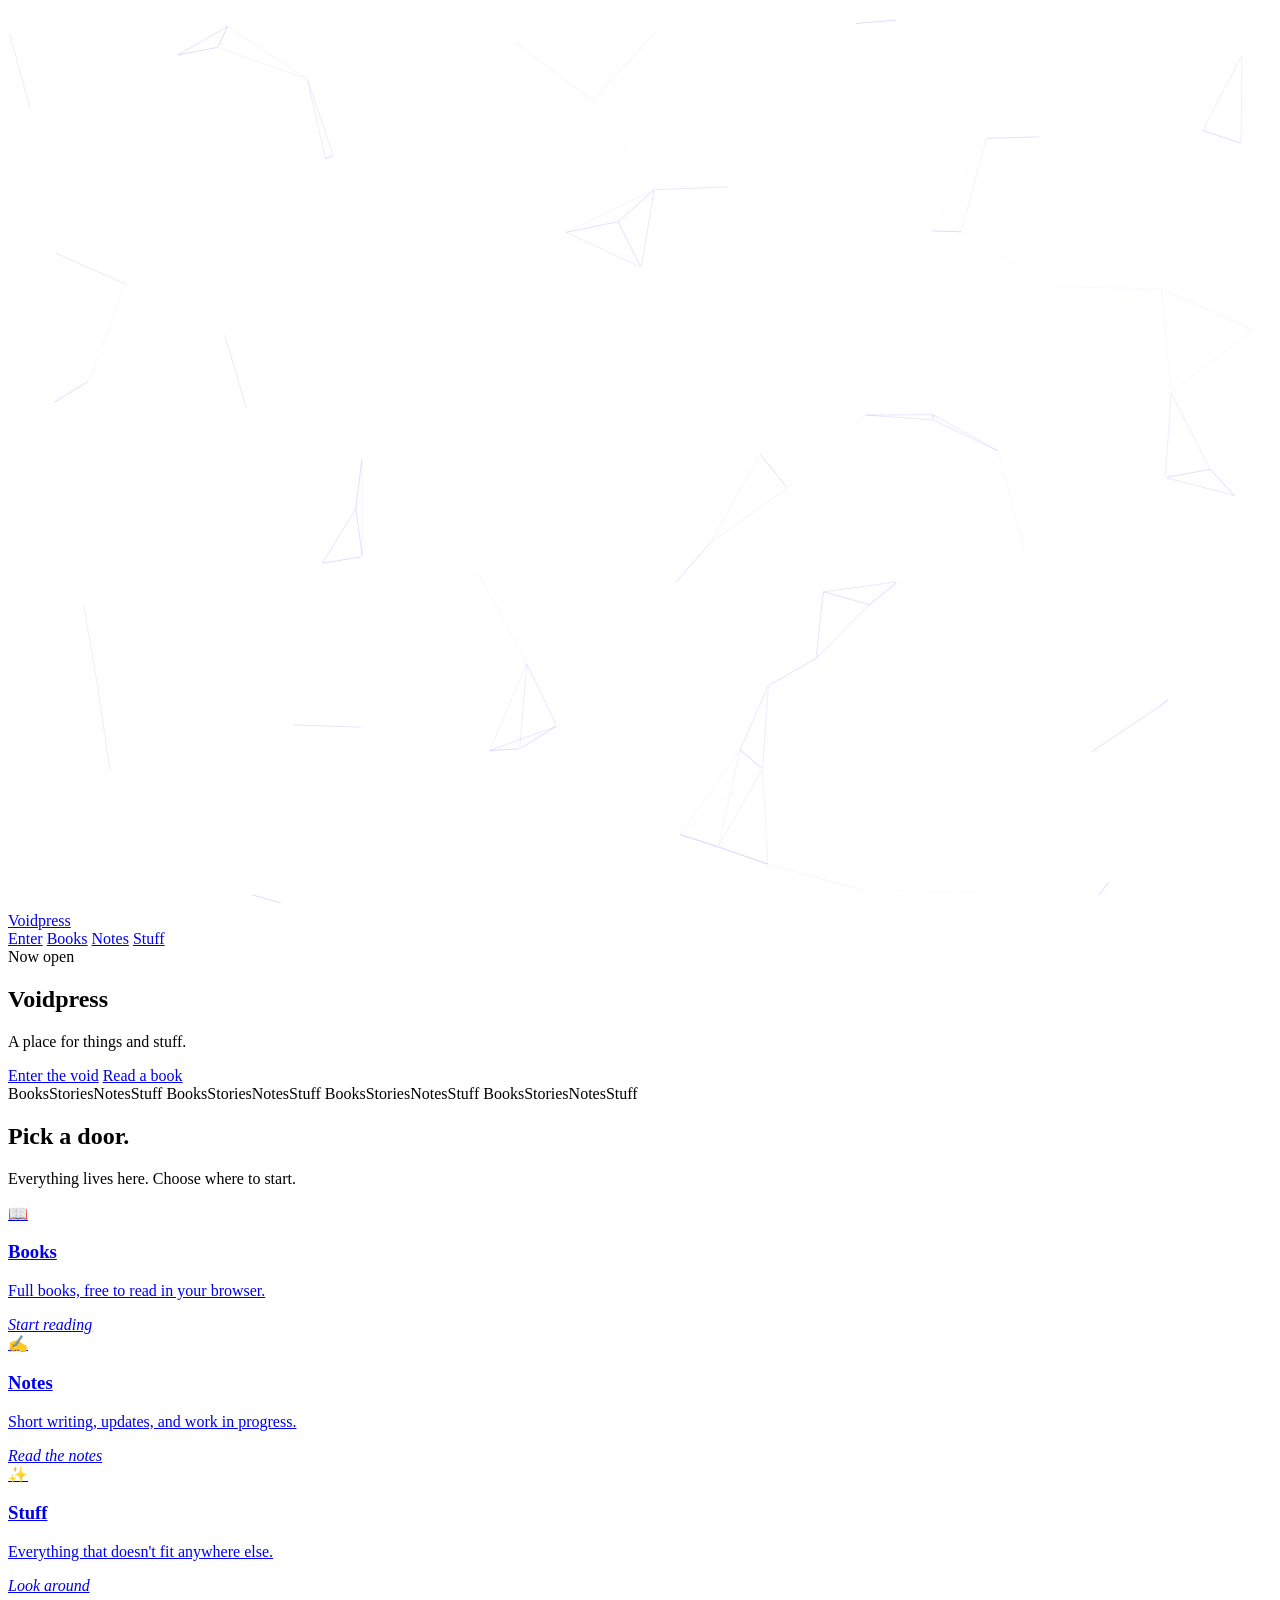
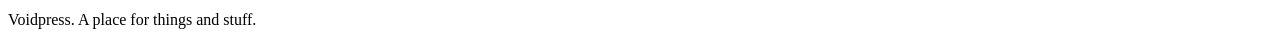
==== index.html @ 63c755c3 "Add initial HTML structure for Voidpress" ====
<!DOCTYPE html>
<html lang="en">
<head>
  <meta charset="utf-8">
  <meta name="viewport" content="width=device-width, initial-scale=1">
  <title>Voidpress</title>
  <meta name="description" content="A place for things and stuff.">
  <link rel="preconnect" href="https://fonts.googleapis.com">
  <link rel="preconnect" href="https://fonts.gstatic.com" crossorigin>
  <link href="https://fonts.googleapis.com/css2?family=Bricolage+Grotesque:opsz,wght@12..96,400;12..96,700;12..96,800&display=swap" rel="stylesheet">
  <link rel="stylesheet" href="style.css">
</head>
<body>
  <canvas id="space" aria-hidden="true"></canvas>
  <div class="aurora" aria-hidden="true"><i></i><i></i><i></i></div>

  <header class="top">
    <a class="logo" href="#">Voidpress</a>
    <nav>
      <a href="#enter">Enter</a>
      <a href="#books">Books</a>
      <a href="#notes">Notes</a>
      <a href="#stuff">Stuff</a>
    </nav>
  </header>

  <main>
    <section class="hero">
      <div class="pill"><b></b>Now open</div>
      <h1>Voidpress</h1>
      <p class="tag">A place for things and stuff.</p>
      <div class="btns">
        <a class="btn main" href="#enter">Enter the void</a>
        <a class="btn ghost" href="#books">Read a book</a>
      </div>
    </section>

    <div class="marquee" aria-hidden="true">
      <div>
        <span>Books</span><span>Stories</span><span>Notes</span><span>Stuff</span>
        <span>Books</span><span>Stories</span><span>Notes</span><span>Stuff</span>
        <span>Books</span><span>Stories</span><span>Notes</span><span>Stuff</span>
        <span>Books</span><span>Stories</span><span>Notes</span><span>Stuff</span>
      </div>
    </div>

    <section class="sec" id="enter">
      <h2 class="reveal">Pick a door.</h2>
      <p class="reveal">Everything lives here. Choose where to start.</p>
      <div class="grid">
        <!-- EDIT: change each href="#" to your real link, and change the text -->
        <a class="card reveal" id="books" href="#" style="--c:#7a5cff">
          <div class="ico">📖</div>
          <h3>Books</h3>
          <p>Full books, free to read in your browser.</p>
          <em>Start reading</em>
        </a>
        <a class="card reveal" id="notes" href="#" style="--c:#ff4f9a">
          <div class="ico">✍️</div>
          <h3>Notes</h3>
          <p>Short writing, updates, and work in progress.</p>
          <em>Read the notes</em>
        </a>
        <a class="card reveal" id="stuff" href="#" style="--c:#ffc83d">
          <div class="ico">✨</div>
          <h3>Stuff</h3>
          <p>Everything that doesn't fit anywhere else.</p>
          <em>Look around</em>
        </a>
      </div>
    </section>
  </main>

  <footer><p>Voidpress. A place for things and stuff.</p></footer>

<script>
(function () {
  var still = window.matchMedia("(prefers-reduced-motion: reduce)").matches;

  /* Starfield that reacts to the mouse */
  var c = document.getElementById("space"), x = c.getContext("2d");
  var w, h, pts = [], mouse = { x: -999, y: -999 };
  function size() {
    w = c.width = innerWidth; h = c.height = innerHeight;
    pts = [];
    var n = Math.min(110, Math.floor(w * h / 14000));
    for (var i = 0; i < n; i++) pts.push({
      x: Math.random() * w, y: Math.random() * h,
      vx: (Math.random() - .5) * .35, vy: (Math.random() - .5) * .35,
      r: Math.random() * 1.6 + .4
    });
  }
  function frame() {
    x.clearRect(0, 0, w, h);
    for (var i = 0; i < pts.length; i++) {
      var p = pts[i];
      if (!still) { p.x += p.vx; p.y += p.vy; }
      if (p.x < 0 || p.x > w) p.vx *= -1;
      if (p.y < 0 || p.y > h) p.vy *= -1;
      x.fillStyle = "rgba(255,255,255,.85)";
      x.beginPath(); x.arc(p.x, p.y, p.r, 0, 6.283); x.fill();
      for (var j = i + 1; j < pts.length; j++) {
        var q = pts[j], dx = p.x - q.x, dy = p.y - q.y, d = dx * dx + dy * dy;
        if (d < 14000) {
          x.strokeStyle = "rgba(160,140,255," + (1 - d / 14000) * .35 + ")";
          x.beginPath(); x.moveTo(p.x, p.y); x.lineTo(q.x, q.y); x.stroke();
        }
      }
      var mx = p.x - mouse.x, my = p.y - mouse.y, md = mx * mx + my * my;
      if (md < 30000) {
        x.strokeStyle = "rgba(255,79,154," + (1 - md / 30000) * .7 + ")";
        x.beginPath(); x.moveTo(p.x, p.y); x.lineTo(mouse.x, mouse.y); x.stroke();
      }
    }
    if (!still) requestAnimationFrame(frame);
  }
  addEventListener("resize", size);
  addEventListener("mousemove", function (e) { mouse.x = e.clientX; mouse.y = e.clientY; });
  size(); frame();

  /* 3D tilt and cursor glow on the cards */
  document.querySelectorAll(".card").forEach(function (card) {
    card.addEventListener("mousemove", function (e) {
      var r = card.getBoundingClientRect();
      var px = (e.clientX - r.left) / r.width, py = (e.clientY - r.top) / r.height;
      card.style.setProperty("--mx", px * 100 + "%");
      card.style.setProperty("--my", py * 100 + "%");
      if (!still) {
        card.style.setProperty("--ry", (px - .5) * 14 + "deg");
        card.style.setProperty("--rx", (.5 - py) * 14 + "deg");
      }
    });
    card.addEventListener("mouseleave", function () {
      card.style.setProperty("--rx", "0deg");
      card.style.setProperty("--ry", "0deg");
    });
  });

  /* Fade in on scroll */
  var io = new IntersectionObserver(function (es) {
    es.forEach(function (e) { if (e.isIntersecting) { e.target.classList.add("in"); io.unobserve(e.target); } });
  }, { threshold: .15 });
  document.querySelectorAll(".reveal").forEach(function (el) { io.observe(el); });
})();
</script>
</body>
</html>
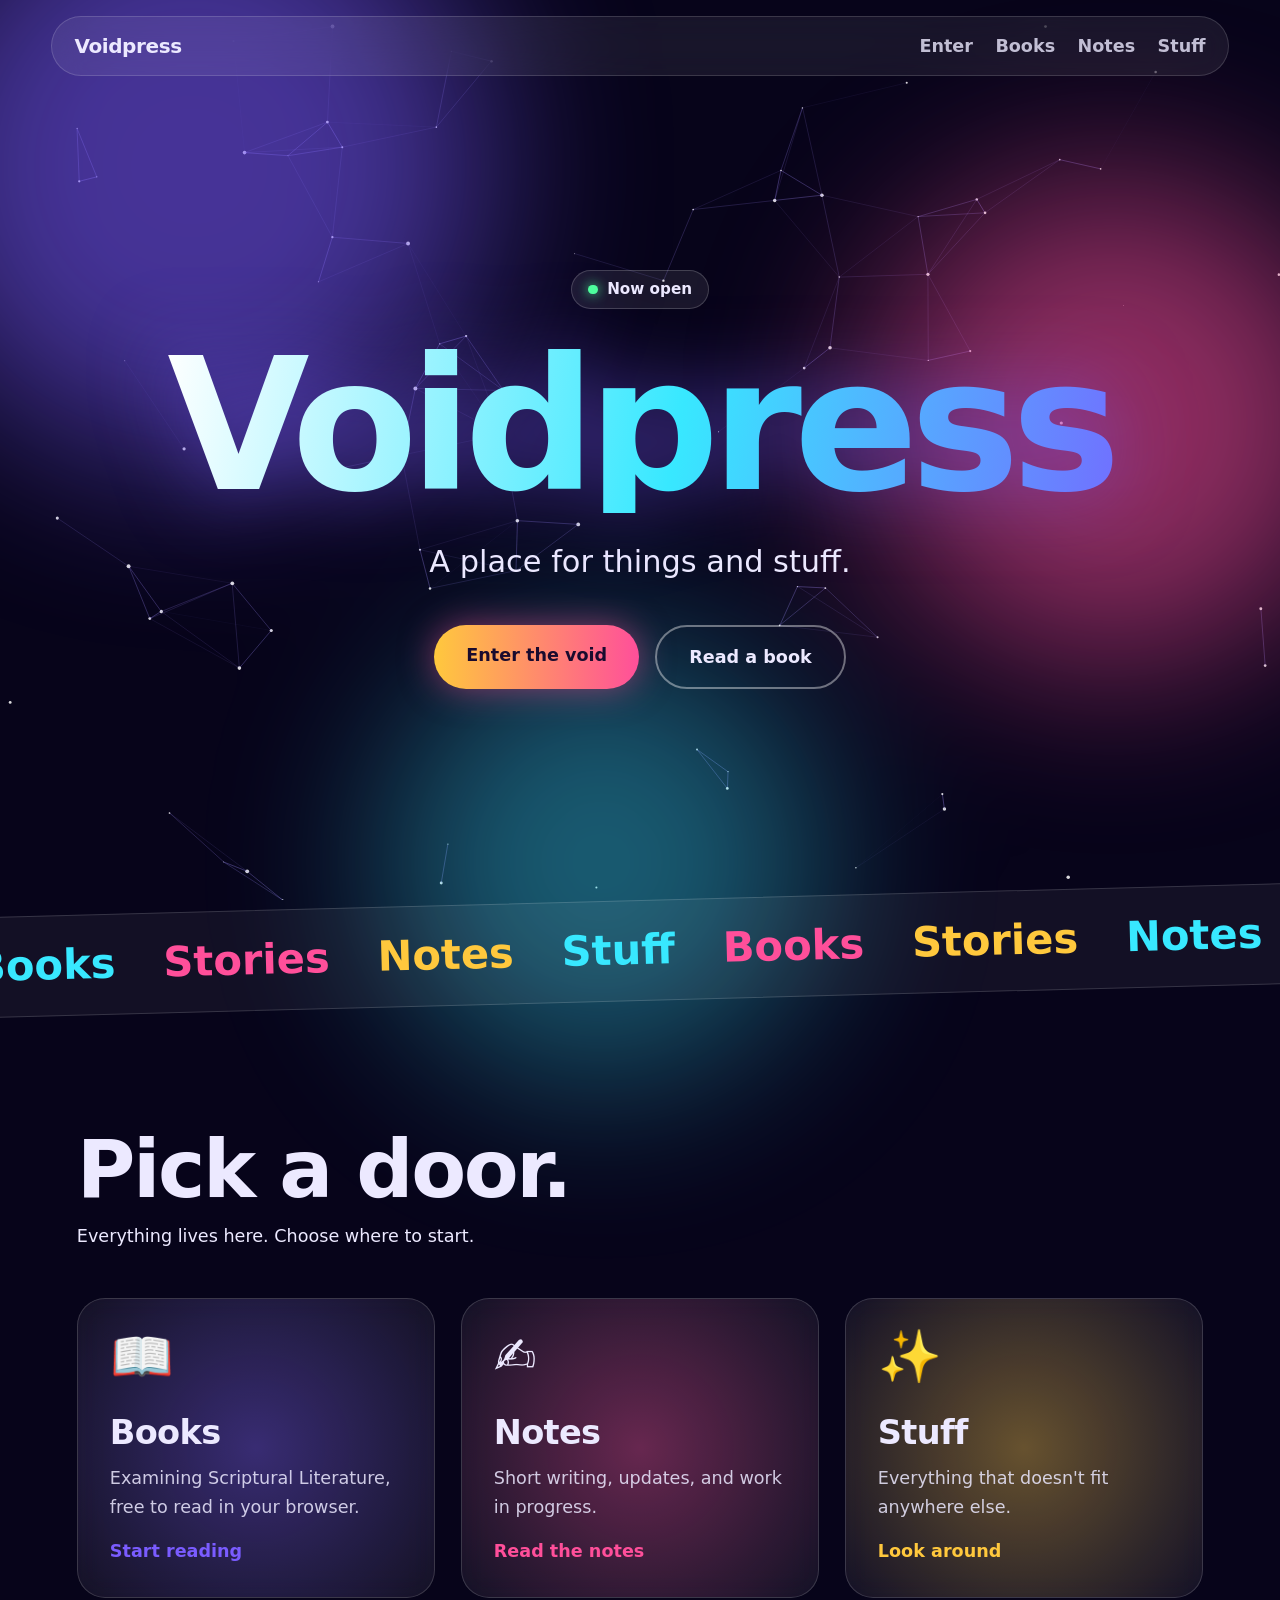
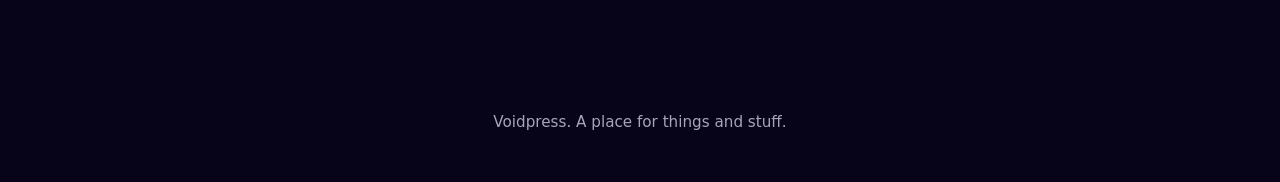
==== commit 80506f7e: "Modify book link and description in index.html Updated links and text for the 'Read a book' section." ====
--- a/index.html
+++ b/index.html
@@ -31,7 +31,7 @@
       <p class="tag">A place for things and stuff.</p>
       <div class="btns">
         <a class="btn main" href="#enter">Enter the void</a>
-        <a class="btn ghost" href="#books">Read a book</a>
+        <a class="btn ghost" href="examining-scriptural-literature.html">Read a book</a>
       </div>
     </section>
 
@@ -48,11 +48,10 @@
       <h2 class="reveal">Pick a door.</h2>
       <p class="reveal">Everything lives here. Choose where to start.</p>
       <div class="grid">
-        <!-- EDIT: change each href="#" to your real link, and change the text -->
-        <a class="card reveal" id="books" href="#" style="--c:#7a5cff">
+        <a class="card reveal" id="books" href="examining-scriptural-literature.html" style="--c:#7a5cff">
           <div class="ico">📖</div>
           <h3>Books</h3>
-          <p>Full books, free to read in your browser.</p>
+          <p>Examining Scriptural Literature, free to read in your browser.</p>
           <em>Start reading</em>
         </a>
         <a class="card reveal" id="notes" href="#" style="--c:#ff4f9a">
--- a/style.css
+++ b/style.css
@@ -0,0 +1,61 @@
+:root{--bg:#07041a;--violet:#7a5cff;--pink:#ff4f9a;--sun:#ffc83d;--cyan:#38e8ff;--mist:#ece9ff;
+--font:"Bricolage Grotesque",system-ui,-apple-system,"Segoe UI",sans-serif}
+*{box-sizing:border-box;margin:0;padding:0}
+html{scroll-behavior:smooth}
+body{font-family:var(--font);background:var(--bg);color:var(--mist);line-height:1.6;font-size:1.1rem;overflow-x:hidden}
+a{color:inherit}
+a:focus-visible,button:focus-visible{outline:3px solid var(--sun);outline-offset:3px}
+#space{position:fixed;inset:0;width:100%;height:100%;z-index:0}
+.aurora{position:fixed;inset:0;z-index:0;pointer-events:none;filter:blur(90px);opacity:.55}
+.aurora i{position:absolute;border-radius:50%;animation:drift 18s ease-in-out infinite alternate}
+.aurora i:nth-child(1){width:46vw;height:46vw;left:-8vw;top:-10vw;background:var(--violet)}
+.aurora i:nth-child(2){width:38vw;height:38vw;right:-6vw;top:20vh;background:var(--pink);animation-delay:-6s}
+.aurora i:nth-child(3){width:34vw;height:34vw;left:30vw;bottom:-14vw;background:var(--cyan);animation-delay:-12s;opacity:.7}
+@keyframes drift{to{transform:translate(8vw,6vh) scale(1.2)}}
+.top,main,footer{position:relative;z-index:1}
+.top{position:sticky;top:0;z-index:5;display:flex;justify-content:space-between;align-items:center;gap:1rem;flex-wrap:wrap;
+margin:1rem 4vw 0;padding:.8rem 1.4rem;border-radius:999px;background:rgba(255,255,255,.07);
+border:1px solid rgba(255,255,255,.15);backdrop-filter:blur(16px);-webkit-backdrop-filter:blur(16px)}
+.logo{font-weight:800;font-size:1.25rem;text-decoration:none;letter-spacing:-.02em}
+.top nav{display:flex;gap:1.4rem}
+.top nav a{text-decoration:none;font-weight:700;opacity:.8}
+.top nav a:hover{opacity:1;color:var(--sun)}
+.hero{min-height:88vh;display:flex;flex-direction:column;align-items:center;justify-content:center;text-align:center;padding:5rem 6vw 4rem}
+.pill{display:inline-flex;align-items:center;gap:.6rem;padding:.4rem 1rem;border-radius:999px;font-size:.95rem;font-weight:700;
+background:rgba(255,255,255,.08);border:1px solid rgba(255,255,255,.18);margin-bottom:1.8rem}
+.pill b{width:.6rem;height:.6rem;border-radius:50%;background:#4dff9d;box-shadow:0 0 12px #4dff9d;animation:pulse 2s infinite}
+@keyframes pulse{50%{opacity:.35}}
+h1{font-size:clamp(3.6rem,17vw,11.5rem);font-weight:800;line-height:.95;letter-spacing:-.045em;
+background:linear-gradient(100deg,#fff 0%,var(--cyan) 22%,var(--violet) 44%,var(--pink) 66%,var(--sun) 84%,#fff 100%);
+background-size:250% 100%;-webkit-background-clip:text;background-clip:text;color:transparent;
+animation:shine 7s linear infinite;filter:drop-shadow(0 0 40px rgba(122,92,255,.55))}
+@keyframes shine{to{background-position:-250% 0}}
+.tag{font-size:clamp(1.2rem,3vw,1.9rem);margin:1.6rem 0 2.4rem;max-width:34rem}
+.btns{display:flex;gap:1rem;flex-wrap:wrap;justify-content:center}
+.btn{display:inline-block;font-weight:800;text-decoration:none;padding:1rem 2rem;border-radius:999px;transition:transform .2s,box-shadow .2s}
+.btn.main{background:linear-gradient(90deg,var(--sun),var(--pink));color:#1a0b2e;box-shadow:0 0 34px rgba(255,79,154,.5)}
+.btn.ghost{border:2px solid rgba(255,255,255,.4)}
+.btn:hover{transform:translateY(-3px) scale(1.04)}
+.marquee{position:relative;z-index:1;overflow:hidden;border-block:1px solid rgba(255,255,255,.15);background:rgba(255,255,255,.05);padding:1rem 0;transform:rotate(-1.5deg);margin:2rem -2vw}
+.marquee div{display:flex;gap:3rem;width:max-content;animation:scroll 26s linear infinite;font-size:clamp(1.6rem,4vw,2.6rem);font-weight:800;white-space:nowrap}
+.marquee span:nth-child(3n+1){color:var(--cyan)}.marquee span:nth-child(3n+2){color:var(--pink)}.marquee span:nth-child(3n){color:var(--sun)}
+@keyframes scroll{to{transform:translateX(-50%)}}
+.sec{padding:6rem 6vw 4rem}
+.sec h2{font-size:clamp(2.4rem,8vw,5rem);font-weight:800;letter-spacing:-.03em;line-height:1.05;margin-bottom:.6rem}
+.sec>p{max-width:36rem;opacity:.85;margin-bottom:3rem}
+.grid{display:grid;grid-template-columns:repeat(auto-fit,minmax(260px,1fr));gap:1.6rem;perspective:1000px}
+.card{--mx:50%;--my:50%;--rx:0deg;--ry:0deg;position:relative;display:block;text-decoration:none;min-height:300px;padding:2rem;border-radius:28px;
+background:rgba(255,255,255,.06);border:1px solid rgba(255,255,255,.16);backdrop-filter:blur(14px);-webkit-backdrop-filter:blur(14px);
+transform:rotateX(var(--rx)) rotateY(var(--ry));transition:transform .15s ease-out,border-color .3s;overflow:hidden;
+display:flex;flex-direction:column;justify-content:flex-end}
+.card::before{content:"";position:absolute;inset:0;background:radial-gradient(380px circle at var(--mx) var(--my),var(--c),transparent 60%);opacity:.35;transition:opacity .3s}
+.card:hover{border-color:var(--c)}.card:hover::before{opacity:.75}
+.card>*{position:relative}
+.card .ico{font-size:3.2rem;line-height:1;margin-bottom:auto}
+.card h3{font-size:2.1rem;font-weight:800;letter-spacing:-.02em}
+.card p{opacity:.85;margin:.3rem 0 1rem}
+.card em{font-style:normal;font-weight:800;color:var(--c)}
+footer{padding:3rem 6vw;text-align:center;opacity:.7;font-size:.95rem}
+.reveal{opacity:0;transform:translateY(30px);transition:opacity .8s,transform .8s}
+.reveal.in{opacity:1;transform:none}
+@media(prefers-reduced-motion:reduce){*{animation:none!important;transition:none!important}.reveal{opacity:1;transform:none}}
